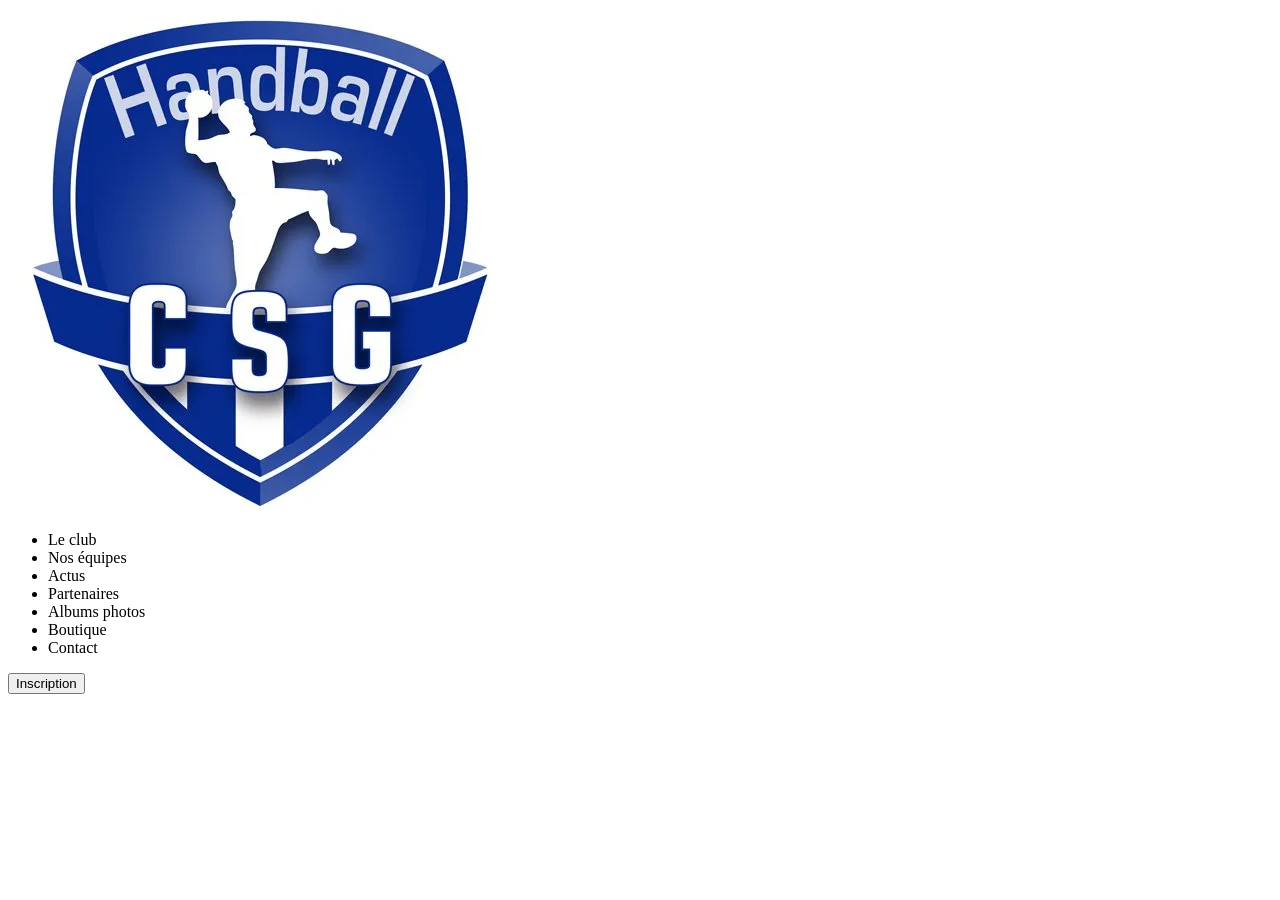
==== index.html @ 5eb933b2 "Structure navbar" ====
<!DOCTYPE html>
<html lang="fr">
<head>
    <meta charset="UTF-8">
    <meta name="viewport" content="width=device-width, initial-scale=1.0">
    <title>CSG USL HANDBALL</title>
    <link rel="stylesheet" href="style.css">
</head>
<body>
    <header>
            <img src="assets/img/Logo_CSG-1920w.webp" alt="">
            <nav>
                <ul>
                    <li>Le club</li>
                    <li>Nos équipes</li>
                    <li>Actus</li>
                    <li>Partenaires</li>
                    <li>Albums photos</li>
                    <li>Boutique</li>
                    <li>Contact</li>
                </ul>
            </nav>
            <button class="cta-nav">Inscription</button>
        </header>
    
<main> 
    <section class="hero">
        <h1>

        </h1>
        <p>

        </p>
    </section>

    <section class="stats">
        <h2></h2>
    </section>

    <section class="actus">
        <h2></h2>
    </section>

    <section class="equipes">
        <h2></h2>
    </section>
        
    <section class="partenaires">
        <h2></h2>
    </section>

</main>


<footer>

</footer>





















</body>
</html>
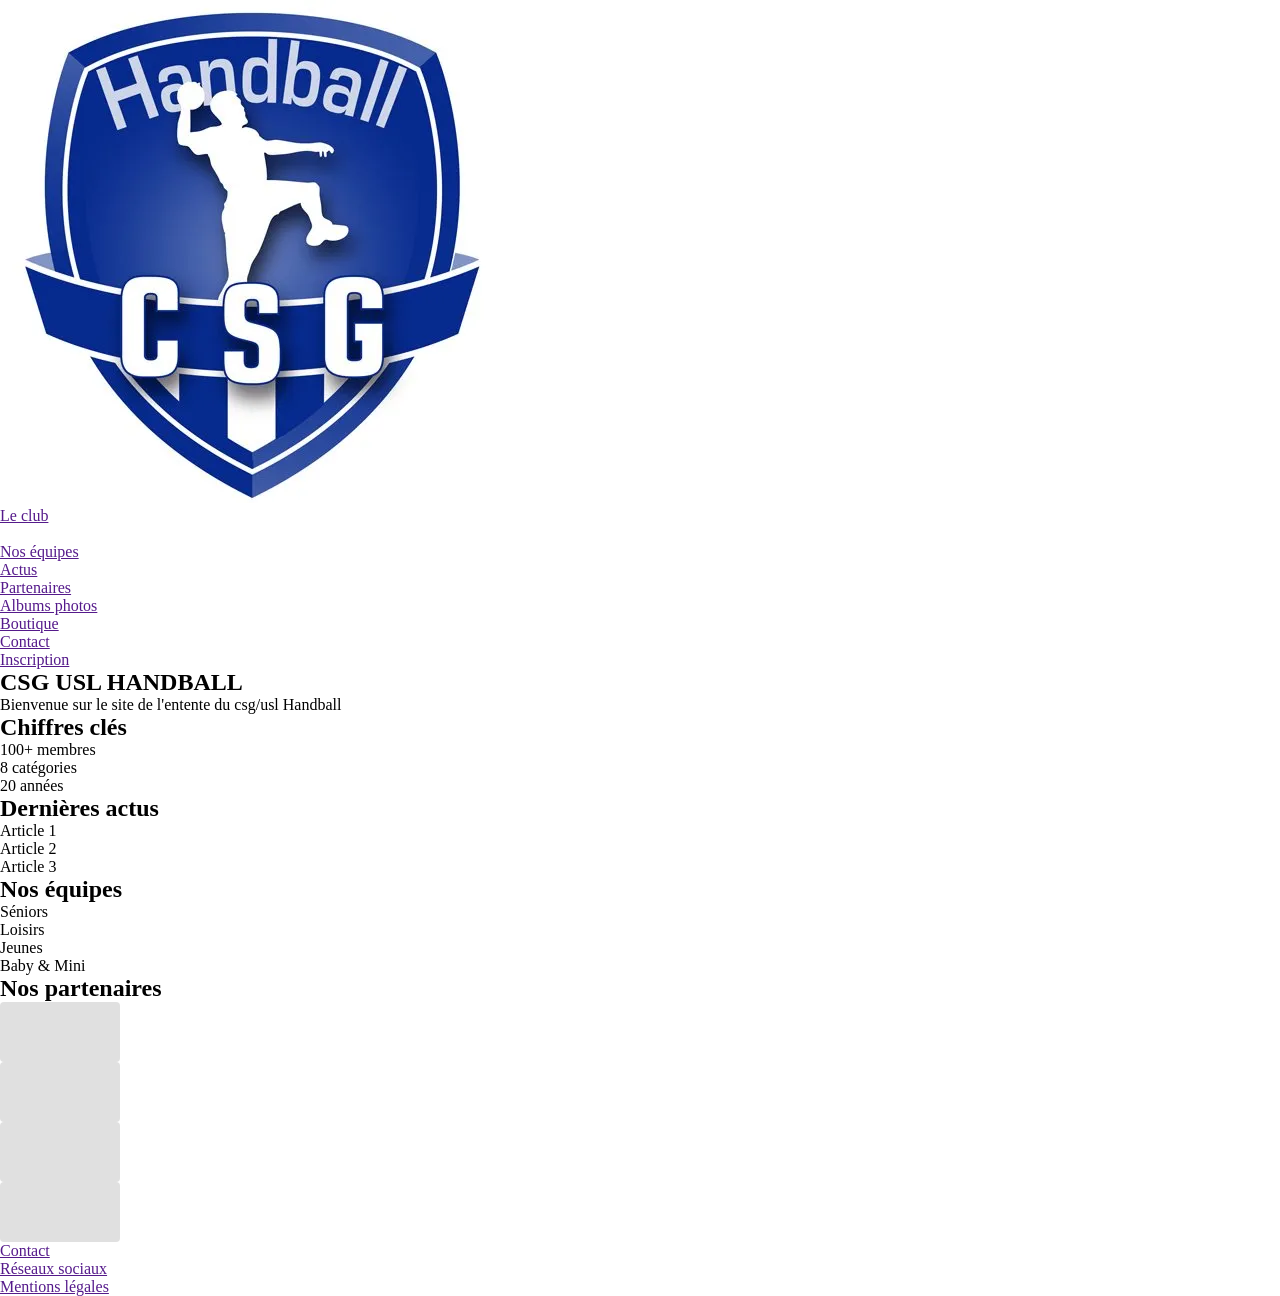
==== commit 52d0b20d: "Html index done - Structure CSS" ====
--- a/index.html
+++ b/index.html
@@ -1,80 +1,80 @@
-<!DOCTYPE html>
+<!doctype html>
 <html lang="fr">
-<head>
-    <meta charset="UTF-8">
-    <meta name="viewport" content="width=device-width, initial-scale=1.0">
+  <head>
+    <meta charset="UTF-8" />
+    <meta name="viewport" content="width=device-width, initial-scale=1.0" />
     <title>CSG USL HANDBALL</title>
-    <link rel="stylesheet" href="style.css">
-</head>
-<body>
+    <link rel="stylesheet" href="style.css" />
+  </head>
+  <body>
     <header>
-            <img src="assets/img/Logo_CSG-1920w.webp" alt="">
-            <nav>
-                <ul>
-                    <li>Le club</li>
-                    <li>Nos équipes</li>
-                    <li>Actus</li>
-                    <li>Partenaires</li>
-                    <li>Albums photos</li>
-                    <li>Boutique</li>
-                    <li>Contact</li>
-                </ul>
-            </nav>
-            <button class="cta-nav">Inscription</button>
-        </header>
-    
-<main> 
-    <section class="hero">
-        <h1>
+      <img src="assets/img/Logo_CSG-1920w.webp" alt="Logo CSG USL Handball" />
+      <nav>
+        <ul>
+          <li><a href="">Le club</a></li>
+          <li></li>
+          <li><a href="">Nos équipes</a></li>
+          <li><a href="">Actus</a></li>
+          <li><a href="">Partenaires</a></li>
+          <li><a href="">Albums photos</a></li>
+          <li><a href="">Boutique</a></li>
+          <li><a href="">Contact</a></li>
+        </ul>
+      </nav>
+      <a href="">Inscription</a>
+    </header>
 
-        </h1>
-        <p>
+    <main>
+      <section class="hero">
+        <h1>CSG USL HANDBALL</h1>
+        <p>Bienvenue sur le site de l'entente du csg/usl Handball</p>
+      </section>
 
-        </p>
-    </section>
+      <section class="stats">
+        <h2>Chiffres clés</h2>
+        <ul>
+          <li>100+ membres</li>
+          <li>8 catégories</li>
+          <li>20 années</li>
+        </ul>
+      </section>
 
-    <section class="stats">
-        <h2></h2>
-    </section>
+      <section class="actus">
+        <h2>Dernières actus</h2>
+        <div class="actus-liste">
+          <article>Article 1</article>
+          <article>Article 2</article>
+          <article>Article 3</article>
+        </div>
+      </section>
 
-    <section class="actus">
-        <h2></h2>
-    </section>
+      <section class="equipes">
+        <h2>Nos équipes</h2>
+        <ul>
+          <li>Séniors</li>
+          <li>Loisirs</li>
+          <li>Jeunes</li>
+          <li>Baby & Mini</li>
+        </ul>
+      </section>
 
-    <section class="equipes">
-        <h2></h2>
-    </section>
-        
-    <section class="partenaires">
-        <h2></h2>
-    </section>
+      <section class="partenaires">
+        <h2>Nos partenaires</h2>
+        <div class="partenaires-liste">
+    <div class="logo-placeholder"></div>
+    <div class="logo-placeholder"></div>
+    <div class="logo-placeholder"></div>
+    <div class="logo-placeholder"></div>
+</div>
+      </section>
+    </main>
 
-</main>
-
-
-<footer>
-
-</footer>
-
-
-
-
-
-
-
-
-
-
-
-
-
-
-
-
-
-
-
-
-
-</body>
-</html>+    <footer>
+      <ul>
+        <li><a href="">Contact</a></li>
+        <li><a href="">Réseaux sociaux</a></li>
+      </ul>
+      <p><a href="">Mentions légales</a></p>
+    </footer>
+  </body>
+</html>
--- a/style.css
+++ b/style.css
@@ -0,0 +1,21 @@
+* {
+    margin: 0;
+    padding: 0;
+    box-sizing: border-box;
+}
+
+:root {
+    --couleur-principale: #1a3a8f ;
+    --couleur-secondaire: #3d5fc4 ;
+    --couleur-texte: #1a1a1a ;
+    --couleur-fond: #ffffff ;
+    --couleur-fond-alt: #f4f6fb;
+}
+
+
+.logo-placeholder {
+    width: 120px;
+    height: 60px;
+    background-color: #e0e0e0;
+    border-radius: 4px;
+}
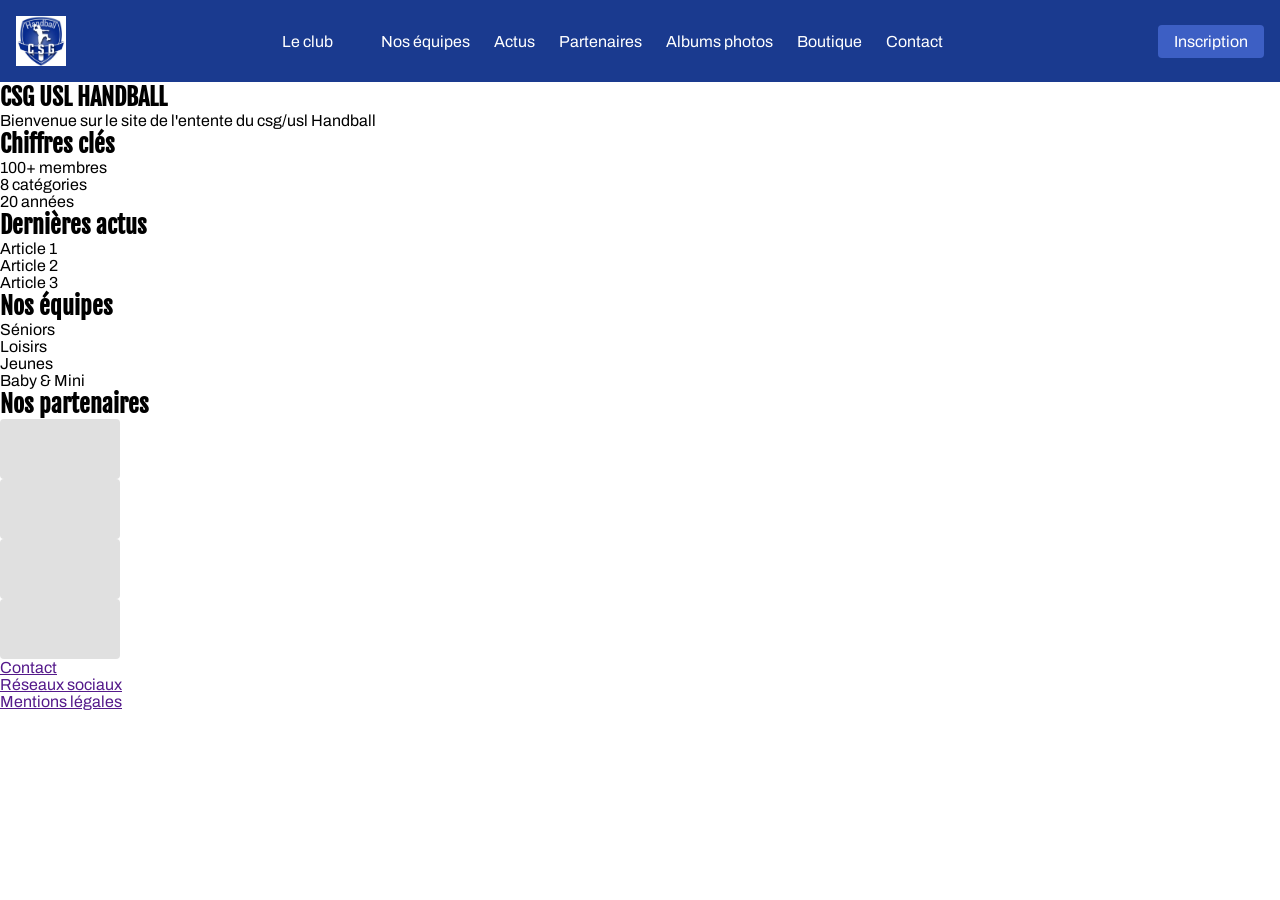
==== commit 87916691: "Css Navbar" ====
--- a/index.html
+++ b/index.html
@@ -4,6 +4,8 @@
     <meta charset="UTF-8" />
     <meta name="viewport" content="width=device-width, initial-scale=1.0" />
     <title>CSG USL HANDBALL</title>
+    <link href="https://fonts.googleapis.com/css2?family=Fjalla+One&display=swap" rel="stylesheet">
+    <link href="https://fonts.googleapis.com/css2?family=Archivo:ital,wght@0,100..900;1,100..900&family=Fjalla+One&display=swap" rel="stylesheet">
     <link rel="stylesheet" href="style.css" />
   </head>
   <body>
@@ -21,7 +23,7 @@
           <li><a href="">Contact</a></li>
         </ul>
       </nav>
-      <a href="">Inscription</a>
+      <a href="" class="cta-nav">Inscription</a>
     </header>
 
     <main>
--- a/style.css
+++ b/style.css
@@ -12,10 +12,54 @@
     --couleur-fond-alt: #f4f6fb;
 }
 
+h1, h2, h3 {
+    font-family: 'Fjalla One', sans-serif;
+}
+
+body {
+    font-family: 'Archivo',sans-serif;
+}
 
 .logo-placeholder {
     width: 120px;
     height: 60px;
     background-color: #e0e0e0;
     border-radius: 4px;
+}
+
+header {
+    display: flex;
+    align-items: center;
+    justify-content: space-between;
+    padding: 1rem;
+    background-color: var(--couleur-principale);
+}
+
+nav ul {
+    display: flex;
+    list-style: none;
+    gap: 1.5rem;
+}
+
+header img {
+    height: 50px;
+    width: auto;
+}
+
+.cta-nav{
+    background-color: var(--couleur-secondaire);
+    color: white;
+    padding: 0.5rem 1rem;
+    border-radius: 4px;
+    text-decoration: none;
+}
+
+nav a {
+    color: white;
+    text-decoration: none;
+}
+
+nav a:hover {
+    color: var(--couleur-secondaire);
+    text-decoration: underline;
 }
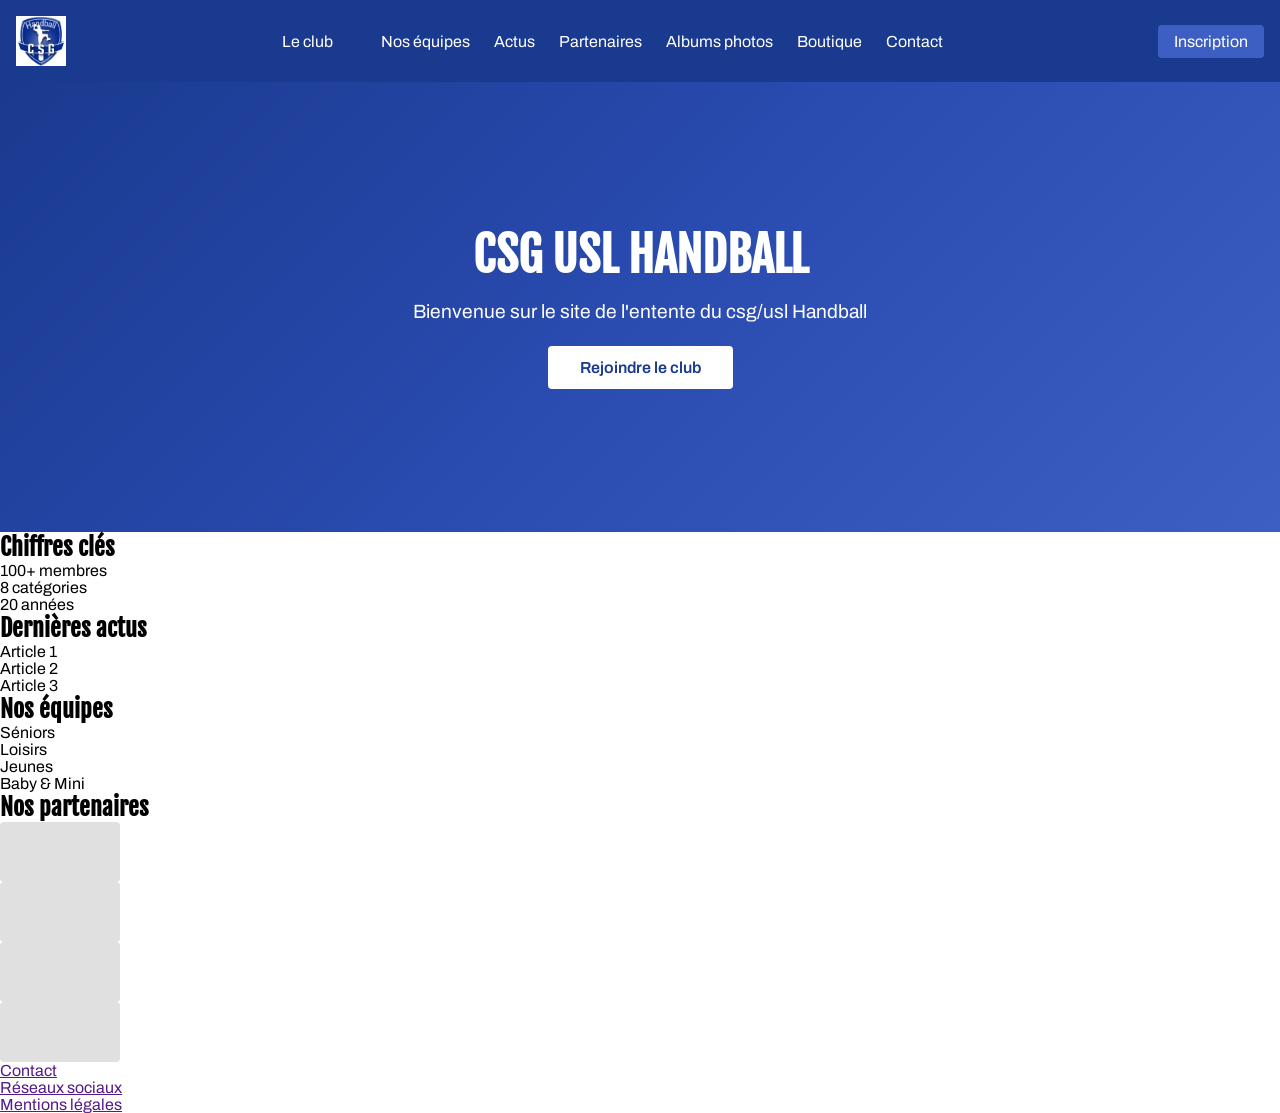
==== commit 68a14807: "css hero done" ====
--- a/index.html
+++ b/index.html
@@ -30,6 +30,7 @@
       <section class="hero">
         <h1>CSG USL HANDBALL</h1>
         <p>Bienvenue sur le site de l'entente du csg/usl Handball</p>
+        <a href="#" class="cta-hero">Rejoindre le club</a>
       </section>
 
       <section class="stats">
--- a/style.css
+++ b/style.css
@@ -10,6 +10,7 @@
     --couleur-texte: #1a1a1a ;
     --couleur-fond: #ffffff ;
     --couleur-fond-alt: #f4f6fb;
+    --degrade-principal: linear-gradient(135deg, var(--couleur-principale) 0%, #2a4bb0 50%, var(--couleur-secondaire) 100%);
 }
 
 h1, h2, h3 {
@@ -26,6 +27,8 @@
     background-color: #e0e0e0;
     border-radius: 4px;
 }
+
+ /* Header / navbar */
 
 header {
     display: flex;
@@ -62,4 +65,42 @@
 nav a:hover {
     color: var(--couleur-secondaire);
     text-decoration: underline;
-}+}
+
+
+/* Hero Section */
+
+.hero{
+    display: flex;
+    flex-direction: column;
+    align-items: center;
+    justify-content: center;
+    text-align: center;
+    min-height: 50vh;
+    padding: 4rem 2rem;
+    background: var(--degrade-principal);
+
+}
+
+.hero h1{
+    font-family: 'Fjalla One', sans-serif;
+    font-size: 3rem;
+    color: white;
+}
+
+.hero p {
+    font-size: 1.2rem;
+    color: white;
+    max-width: 500px;
+    margin-top: 1rem
+}
+
+.cta-hero{
+    background-color: white;
+    color: var(--couleur-principale);
+    padding: 0.8rem 2rem;
+    border-radius: 4px;
+    text-decoration: none;
+    font-weight: 600;
+    margin-top: 1.5rem;
+}
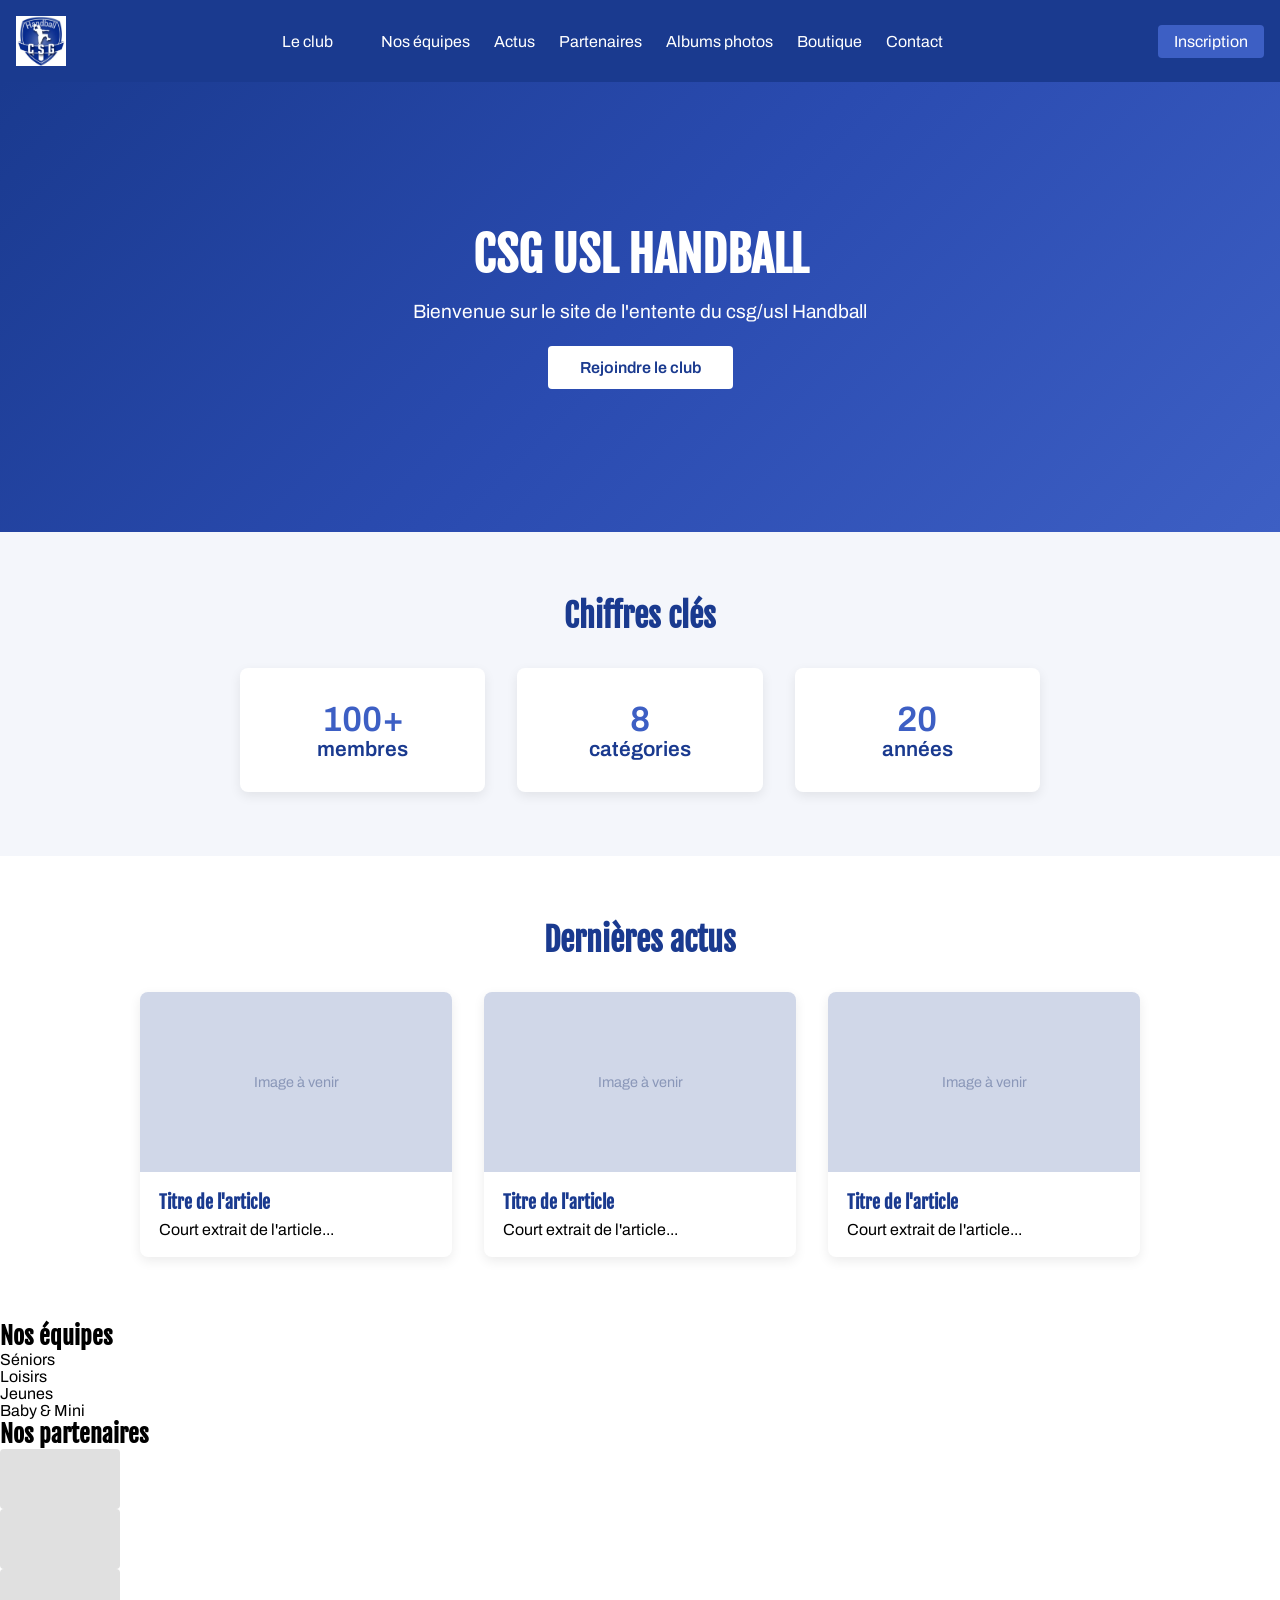
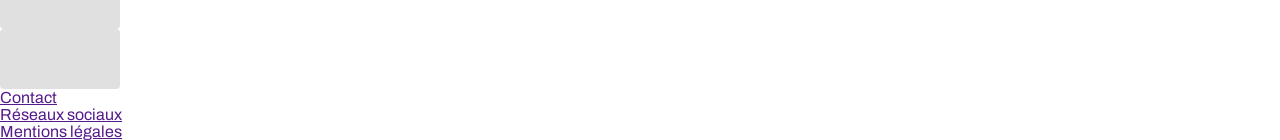
==== commit 2e49ef46: "Section chiffre et articles done" ====
--- a/index.html
+++ b/index.html
@@ -36,18 +36,27 @@
       <section class="stats">
         <h2>Chiffres clés</h2>
         <ul>
-          <li>100+ membres</li>
-          <li>8 catégories</li>
-          <li>20 années</li>
+          <li><span class="stat-nombre">100+</span> membres</li>
+          <li><span class="stat-nombre">8</span> catégories</li>
+          <li><span class="stat-nombre">20</span> années</li>
         </ul>
       </section>
 
       <section class="actus">
         <h2>Dernières actus</h2>
         <div class="actus-liste">
-          <article>Article 1</article>
-          <article>Article 2</article>
-          <article>Article 3</article>
+          <article>
+            <div class="actu-image-placeholder">Image à venir</div>
+            <div class="actu-contenu"><h3>Titre de l'article</h3>
+            <p>Court extrait de l'article...</p></div></article>
+          <article>
+            <div class="actu-image-placeholder">Image à venir</div>
+            <div class="actu-contenu"><h3>Titre de l'article</h3>
+            <p>Court extrait de l'article...</p></div></article>
+          <article>
+            <div class="actu-image-placeholder">Image à venir</div>
+            <div class="actu-contenu"><h3>Titre de l'article</h3>
+            <p>Court extrait de l'article...</p></div></article>
         </div>
       </section>
 
--- a/style.css
+++ b/style.css
@@ -11,6 +11,8 @@
     --couleur-fond: #ffffff ;
     --couleur-fond-alt: #f4f6fb;
     --degrade-principal: linear-gradient(135deg, var(--couleur-principale) 0%, #2a4bb0 50%, var(--couleur-secondaire) 100%);
+    --font-titre: 'Fjalla One', sans-serif;
+    --font-texte: 'Archivo', sans-serif;
 }
 
 h1, h2, h3 {
@@ -104,3 +106,102 @@
     font-weight: 600;
     margin-top: 1.5rem;
 }
+
+.stats{
+    text-align: center;
+    padding: 4rem 2rem;
+    background-color: var(--couleur-fond-alt);
+}
+
+.stats h2 {
+    font-family: 'Fjalla One', sans-serif;
+    font-size: 2rem;
+    color: var(--couleur-principale);
+    margin-bottom: 2rem;
+}
+
+.stats ul {
+    display: grid;
+    grid-template-columns: repeat(3,1fr);
+    gap: 2rem;
+    list-style: none;
+    max-width: 800px;
+    margin: 0 auto;
+}
+
+.stats li {
+    background-color: white;
+    padding: 2rem 1rem;
+    border-radius: 8px;
+    font-size: 1.3rem;
+    font-weight: 600;
+    color: var(--couleur-principale);
+    box-shadow: 0 4px 12px rgba(0, 0, 0, 0.08);
+    transition: box-shadow 0.2s ease;
+}
+
+.stats li:hover {
+    box-shadow: 0 6px 16px rgba(0, 0, 0, 0.12);
+}
+
+.stat-nombre{
+    display: block;
+    font-size: 2.2rem;
+    color: var(--couleur-secondaire);
+}
+
+.actus {
+    text-align: center;
+    padding: 4rem 2rem;
+    background-color: var(--couleur-fond);
+}
+
+.actus h2 {
+    font-family: var(--font-titre);
+    font-size: 2rem;
+    color: var(--couleur-principale);
+    margin-bottom: 2rem;
+}
+
+.actus-liste {
+    display: grid;
+    grid-template-columns: repeat(3, 1fr);
+    gap: 2rem;
+    max-width: 1000px;
+    margin: 0 auto;
+}
+
+.actus-liste article {
+    background-color: white;
+    border-radius: 8px;
+    overflow: hidden;
+    box-shadow: 0 4px 12px rgba(0, 0, 0, 0.08);
+    text-align: left;
+}
+
+.actus-liste img{
+    width: 100%;
+    height: 100px;
+    object-fit: cover;
+}
+
+.actu-contenu {
+    padding: 1.2rem;
+}
+
+.actu-contenu h3 {
+    font-size: 1.1rem;
+    color: var(--couleur-principale);
+    margin-bottom: 0.5rem;
+}
+
+.actu-image-placeholder {
+    width: 100%;
+    height: 180px;
+    background-color: #d0d7e8;
+    display: flex;
+    align-items: center;
+    justify-content: center;
+    color: #8a97b8;
+    font-size: 0.9rem;
+}
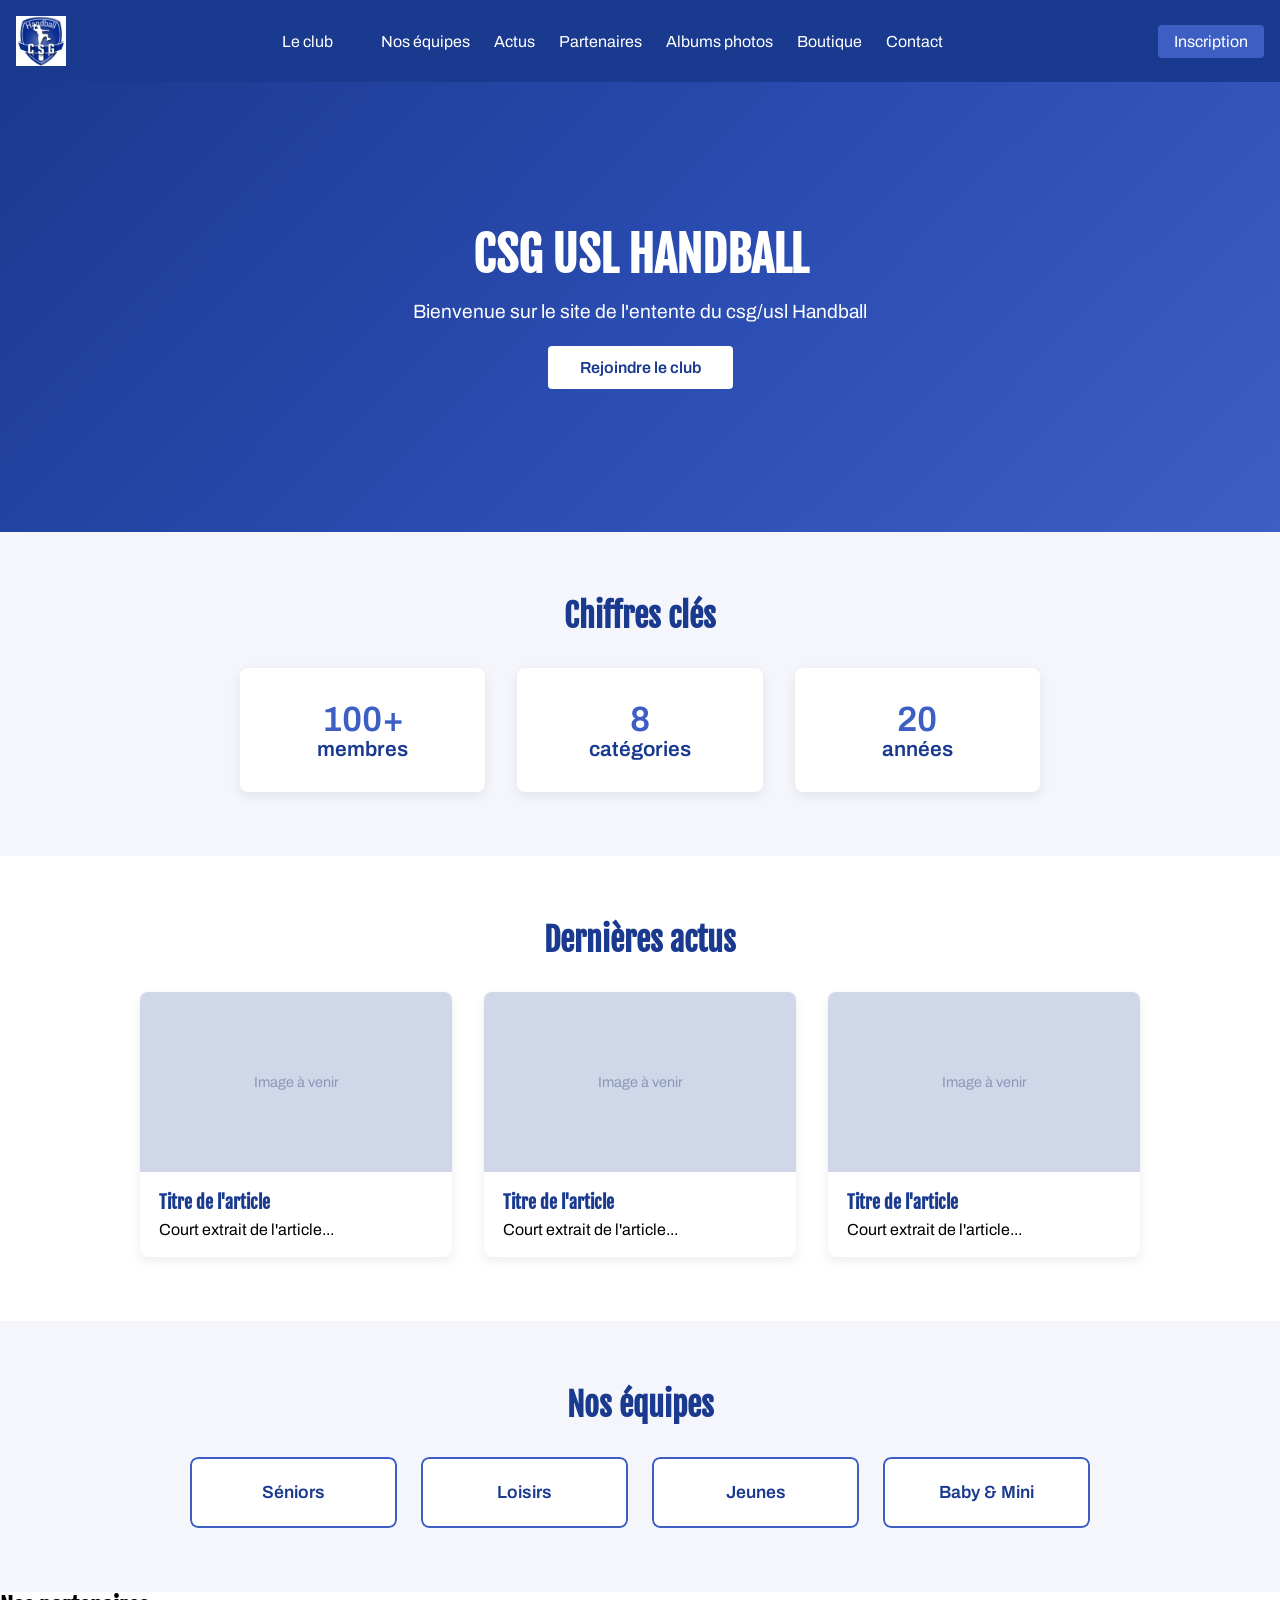
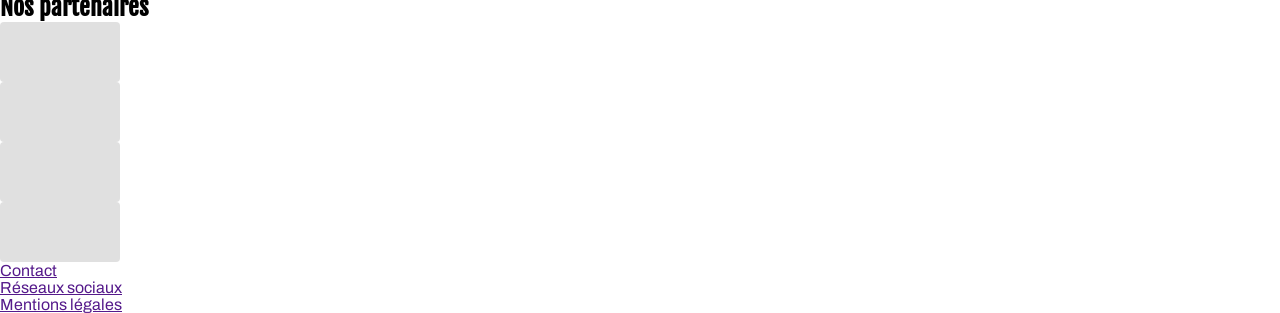
==== commit 2ba6b658: "Section Equipes done" ====
--- a/index.html
+++ b/index.html
@@ -63,10 +63,10 @@
       <section class="equipes">
         <h2>Nos équipes</h2>
         <ul>
-          <li>Séniors</li>
-          <li>Loisirs</li>
-          <li>Jeunes</li>
-          <li>Baby & Mini</li>
+          <li><a href="#">Séniors</a></li>
+          <li><a href="#">Loisirs</a></li>
+          <li><a href="#">Jeunes</a></li>
+          <li><a href="#">Baby & Mini</a></li>
         </ul>
       </section>
 
--- a/style.css
+++ b/style.css
@@ -204,4 +204,50 @@
     justify-content: center;
     color: #8a97b8;
     font-size: 0.9rem;
+}
+
+.equipes{
+    text-align: center;
+    padding: 4rem 2rem;
+    background-color: var(--couleur-fond-alt);
+}
+
+.equipes h2{
+    font-family: var(--font-titre);
+    font-size: 2rem;
+    color: var(--couleur-principale);
+    margin-bottom: 2rem;
+}
+
+.equipes ul {
+    display: grid;
+    grid-template-columns: repeat(4, 1fr);
+    gap: 1.5rem;
+    list-style: none;
+    max-width: 900px;
+    margin: 0 auto;
+}
+
+.equipes li {
+    border-radius: 8px;
+    overflow: hidden;
+}
+
+
+.equipes a {
+    display: block;
+    background-color: white;
+    padding: 1.5rem 1rem;
+    border: 2px solid var(--couleur-secondaire);
+    border-radius: 8px;
+    font-weight: 600;
+    color: var(--couleur-principale);
+    font-size: 1.1rem;
+    text-decoration: none;
+    transition: background-color 0.2s ease, color 0.2s ease;
+}
+
+.equipes a:hover {
+    background-color: var(--couleur-secondaire);
+    color: white;
 }
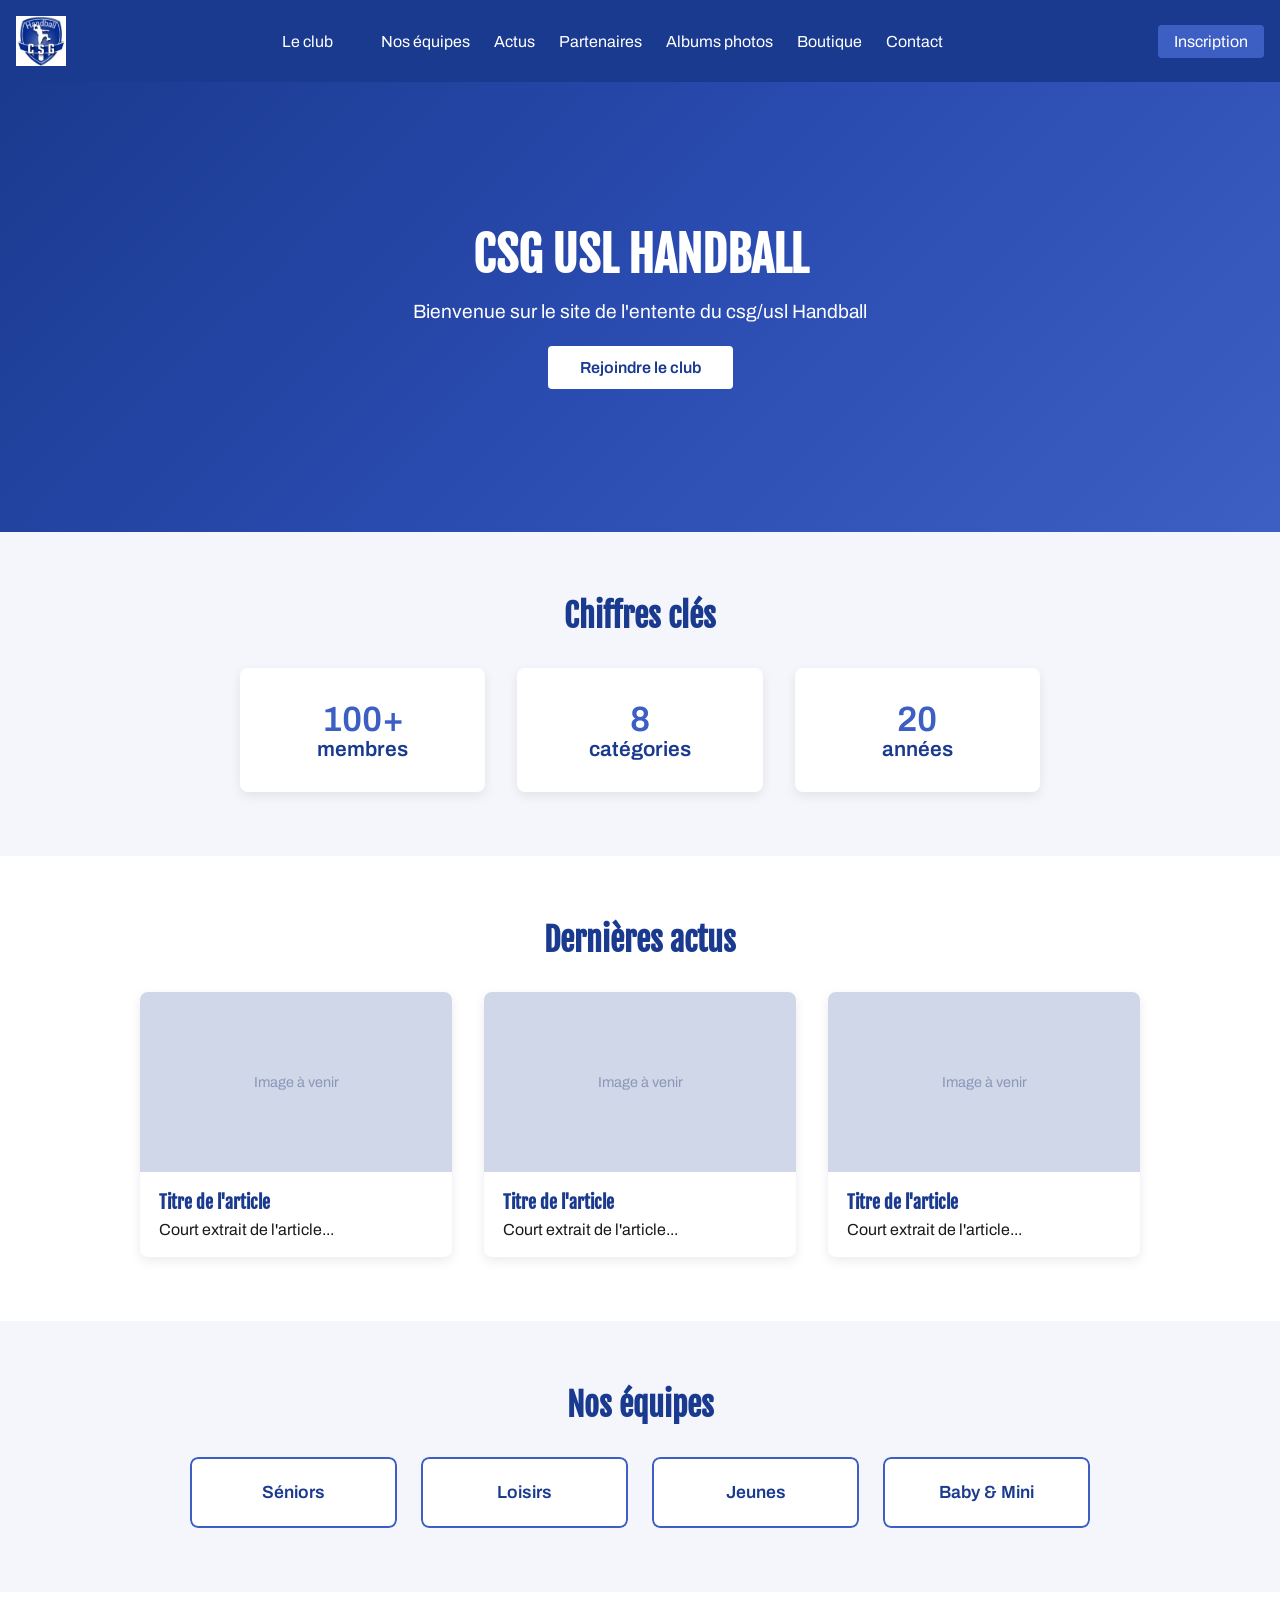
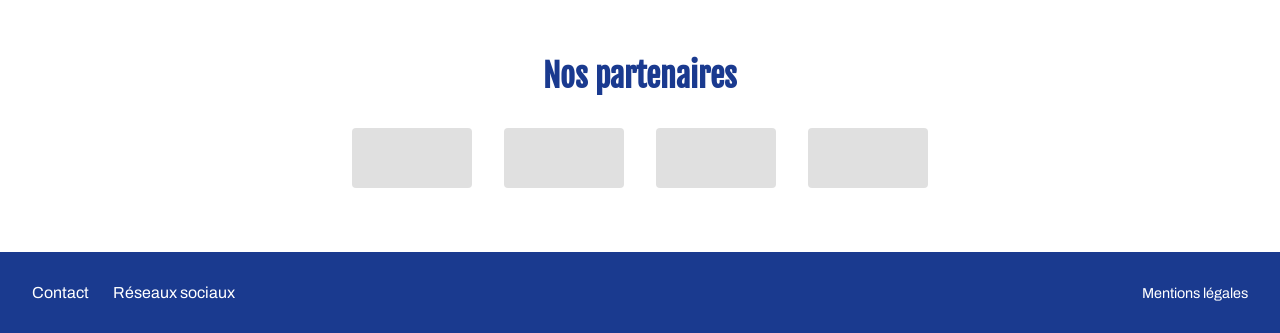
==== commit 1501bec1: "Responsive Accueil ok et opti css" ====
--- a/index.html
+++ b/index.html
@@ -4,13 +4,24 @@
     <meta charset="UTF-8" />
     <meta name="viewport" content="width=device-width, initial-scale=1.0" />
     <title>CSG USL HANDBALL</title>
-    <link href="https://fonts.googleapis.com/css2?family=Fjalla+One&display=swap" rel="stylesheet">
-    <link href="https://fonts.googleapis.com/css2?family=Archivo:ital,wght@0,100..900;1,100..900&family=Fjalla+One&display=swap" rel="stylesheet">
+    <link
+      href="https://fonts.googleapis.com/css2?family=Fjalla+One&display=swap"
+      rel="stylesheet"
+    />
+    <link
+      href="https://fonts.googleapis.com/css2?family=Archivo:ital,wght@0,100..900;1,100..900&family=Fjalla+One&display=swap"
+      rel="stylesheet"
+    />
     <link rel="stylesheet" href="style.css" />
   </head>
   <body>
     <header>
       <img src="assets/img/Logo_CSG-1920w.webp" alt="Logo CSG USL Handball" />
+      <button class="burger" aria-label="Ouvrir le menu">
+        <span></span>
+        <span></span>
+        <span></span>
+      </button>
       <nav>
         <ul>
           <li><a href="">Le club</a></li>
@@ -47,16 +58,25 @@
         <div class="actus-liste">
           <article>
             <div class="actu-image-placeholder">Image à venir</div>
-            <div class="actu-contenu"><h3>Titre de l'article</h3>
-            <p>Court extrait de l'article...</p></div></article>
+            <div class="actu-contenu">
+              <h3>Titre de l'article</h3>
+              <p>Court extrait de l'article...</p>
+            </div>
+          </article>
           <article>
             <div class="actu-image-placeholder">Image à venir</div>
-            <div class="actu-contenu"><h3>Titre de l'article</h3>
-            <p>Court extrait de l'article...</p></div></article>
+            <div class="actu-contenu">
+              <h3>Titre de l'article</h3>
+              <p>Court extrait de l'article...</p>
+            </div>
+          </article>
           <article>
             <div class="actu-image-placeholder">Image à venir</div>
-            <div class="actu-contenu"><h3>Titre de l'article</h3>
-            <p>Court extrait de l'article...</p></div></article>
+            <div class="actu-contenu">
+              <h3>Titre de l'article</h3>
+              <p>Court extrait de l'article...</p>
+            </div>
+          </article>
         </div>
       </section>
 
@@ -73,11 +93,11 @@
       <section class="partenaires">
         <h2>Nos partenaires</h2>
         <div class="partenaires-liste">
-    <div class="logo-placeholder"></div>
-    <div class="logo-placeholder"></div>
-    <div class="logo-placeholder"></div>
-    <div class="logo-placeholder"></div>
-</div>
+          <div class="logo-placeholder"></div>
+          <div class="logo-placeholder"></div>
+          <div class="logo-placeholder"></div>
+          <div class="logo-placeholder"></div>
+        </div>
       </section>
     </main>
 
@@ -88,5 +108,7 @@
       </ul>
       <p><a href="">Mentions légales</a></p>
     </footer>
+
+    <script src="script.js"></script>
   </body>
 </html>
--- a/style.css
+++ b/style.css
@@ -1,253 +1,401 @@
 * {
-    margin: 0;
-    padding: 0;
-    box-sizing: border-box;
+  margin: 0;
+  padding: 0;
+  box-sizing: border-box;
 }
 
 :root {
-    --couleur-principale: #1a3a8f ;
-    --couleur-secondaire: #3d5fc4 ;
-    --couleur-texte: #1a1a1a ;
-    --couleur-fond: #ffffff ;
-    --couleur-fond-alt: #f4f6fb;
-    --degrade-principal: linear-gradient(135deg, var(--couleur-principale) 0%, #2a4bb0 50%, var(--couleur-secondaire) 100%);
-    --font-titre: 'Fjalla One', sans-serif;
-    --font-texte: 'Archivo', sans-serif;
-}
-
-h1, h2, h3 {
-    font-family: 'Fjalla One', sans-serif;
+  --couleur-principale: #1a3a8f;
+  --couleur-secondaire: #3d5fc4;
+  --couleur-texte: #1a1a1a;
+  --couleur-fond: #ffffff;
+  --couleur-fond-alt: #f4f6fb;
+  --degrade-principal: linear-gradient(
+    135deg,
+    var(--couleur-principale) 0%,
+    #2a4bb0 50%,
+    var(--couleur-secondaire) 100%
+  );
+  --font-titre: "Fjalla One", sans-serif;
+  --font-texte: "Archivo", sans-serif;
+}
+
+h1,
+h2,
+h3 {
+  font-family: var(--font-titre)
 }
 
 body {
-    font-family: 'Archivo',sans-serif;
+  font-family: var(--font-texte);
+  color: var(--couleur-texte);
 }
 
 .logo-placeholder {
-    width: 120px;
-    height: 60px;
-    background-color: #e0e0e0;
-    border-radius: 4px;
-}
-
- /* Header / navbar */
-
+  width: 120px;
+  height: 60px;
+  background-color: #e0e0e0;
+  border-radius: 4px;
+}
+
+/* Header / navbar */
+
+.burger {
+  display: none;
+  flex-direction: column;
+  gap: 5px;
+  background: none;
+  border: none;
+  cursor: pointer;
+  padding: 0.5rem;
+}
+
+.burger span {
+  width: 25px;
+  height: 3px;
+  background-color: white;
+  border-radius: 2px;
+  transition: all 0.3s ease;
+}
+
+.burger.active span:nth-child(1) {
+  transform: translateY(8px) rotate(45deg);
+}
+
+.burger.active span:nth-child(2) {
+  opacity: 0;
+}
+
+.burger.active span:nth-child(3) {
+  transform: translateY(-8px) rotate(-45deg);
+}
 header {
+  display: flex;
+  align-items: center;
+  justify-content: space-between;
+  padding: 1rem;
+  background-color: var(--couleur-principale);
+  position: relative;
+}
+
+nav ul {
+  display: flex;
+  list-style: none;
+  gap: 1.5rem;
+}
+
+header img {
+  height: 50px;
+  width: auto;
+}
+
+.cta-nav {
+  background-color: var(--couleur-secondaire);
+  color: white;
+  padding: 0.5rem 1rem;
+  border-radius: 4px;
+  text-decoration: none;
+}
+
+nav a {
+  color: white;
+  text-decoration: none;
+}
+
+nav a:hover {
+  color: var(--couleur-secondaire);
+  text-decoration: underline;
+}
+
+/* Hero Section */
+
+.hero {
+  display: flex;
+  flex-direction: column;
+  align-items: center;
+  justify-content: center;
+  text-align: center;
+  min-height: 50vh;
+  padding: 4rem 2rem;
+  background: var(--degrade-principal);
+}
+
+.hero h1 {
+  font-family:var(--font-titre);
+  font-size: 3rem;
+  color: white;
+}
+
+.hero p {
+  font-size: 1.2rem;
+  color: white;
+  max-width: 500px;
+  margin-top: 1rem;
+}
+
+.cta-hero {
+  background-color: white;
+  color: var(--couleur-principale);
+  padding: 0.8rem 2rem;
+  border-radius: 4px;
+  text-decoration: none;
+  font-weight: 600;
+  margin-top: 1.5rem;
+}
+
+.stats {
+  text-align: center;
+  padding: 4rem 2rem;
+  background-color: var(--couleur-fond-alt);
+}
+
+.stats h2 {
+  font-family: var(--font-titre);
+  font-size: 2rem;
+  color: var(--couleur-principale);
+  margin-bottom: 2rem;
+}
+
+.stats ul {
+  display: grid;
+  grid-template-columns: repeat(3, 1fr);
+  gap: 2rem;
+  list-style: none;
+  max-width: 800px;
+  margin: 0 auto;
+}
+
+.stats li {
+  background-color: white;
+  padding: 2rem 1rem;
+  border-radius: 8px;
+  font-size: 1.3rem;
+  font-weight: 600;
+  color: var(--couleur-principale);
+  box-shadow: 0 4px 12px rgba(0, 0, 0, 0.08);
+  transition: box-shadow 0.2s ease;
+}
+
+.stats li:hover {
+  box-shadow: 0 6px 16px rgba(0, 0, 0, 0.12);
+}
+
+.stat-nombre {
+  display: block;
+  font-size: 2.2rem;
+  color: var(--couleur-secondaire);
+}
+
+.actus {
+  text-align: center;
+  padding: 4rem 2rem;
+  background-color: var(--couleur-fond);
+}
+
+.actus h2 {
+  font-family: var(--font-titre);
+  font-size: 2rem;
+  color: var(--couleur-principale);
+  margin-bottom: 2rem;
+}
+
+.actus-liste {
+  display: grid;
+  grid-template-columns: repeat(3, 1fr);
+  gap: 2rem;
+  max-width: 1000px;
+  margin: 0 auto;
+}
+
+.actus-liste article {
+  background-color: white;
+  border-radius: 8px;
+  overflow: hidden;
+  box-shadow: 0 4px 12px rgba(0, 0, 0, 0.08);
+  text-align: left;
+}
+
+.actus-liste img {
+  width: 100%;
+  height: 100px;
+  object-fit: cover;
+}
+
+.actu-contenu {
+  padding: 1.2rem;
+}
+
+.actu-contenu h3 {
+  font-size: 1.1rem;
+  color: var(--couleur-principale);
+  margin-bottom: 0.5rem;
+}
+
+.actu-image-placeholder {
+  width: 100%;
+  height: 180px;
+  background-color: #d0d7e8;
+  display: flex;
+  align-items: center;
+  justify-content: center;
+  color: #8a97b8;
+  font-size: 0.9rem;
+}
+
+.equipes {
+  text-align: center;
+  padding: 4rem 2rem;
+  background-color: var(--couleur-fond-alt);
+}
+
+.equipes h2 {
+  font-family: var(--font-titre);
+  font-size: 2rem;
+  color: var(--couleur-principale);
+  margin-bottom: 2rem;
+}
+
+.equipes ul {
+  display: grid;
+  grid-template-columns: repeat(4, 1fr);
+  gap: 1.5rem;
+  list-style: none;
+  max-width: 900px;
+  margin: 0 auto;
+}
+
+.equipes li {
+  border-radius: 8px;
+  overflow: hidden;
+}
+
+.equipes a {
+  display: block;
+  background-color: white;
+  padding: 1.5rem 1rem;
+  border: 2px solid var(--couleur-secondaire);
+  border-radius: 8px;
+  font-weight: 600;
+  color: var(--couleur-principale);
+  font-size: 1.1rem;
+  text-decoration: none;
+  transition:
+    background-color 0.2s ease,
+    color 0.2s ease;
+}
+
+.equipes a:hover {
+  background-color: var(--couleur-secondaire);
+  color: white;
+}
+
+.partenaires {
+  text-align: center;
+  padding: 4rem 2rem;
+  background-color: var(--couleur-fond);
+}
+
+.partenaires h2 {
+  font-family: var(--font-titre);
+  font-size: 2rem;
+  color: var(--couleur-principale);
+  margin-bottom: 2rem;
+}
+
+.partenaires-liste {
+  display: flex;
+  flex-wrap: wrap;
+  justify-content: center;
+  align-items: center;
+  gap: 2rem;
+  max-width: 900px;
+  margin: 0 auto;
+}
+
+.partenaires-liste img {
+  max-width: 120px;
+  max-height: 60px;
+  object-fit: contain;
+}
+
+footer {
+  display: flex;
+  align-items: center;
+  justify-content: space-between;
+  padding: 2rem;
+  background-color: var(--couleur-principale);
+  flex-wrap: wrap;
+  gap: 1rem;
+}
+
+footer ul {
+  display: flex;
+  list-style: none;
+  gap: 1.5rem;
+}
+
+footer a {
+  color: white;
+  text-decoration: none;
+}
+
+footer a:hover {
+  color: var(--couleur-secondaire);
+}
+
+footer p {
+  color: white;
+  font-size: 0.9rem;
+}
+
+/* Tablette */
+@media (max-width: 768px) {
+}
+
+/* Mobile */
+@media (max-width: 768px) {
+  .cta-nav {
+    display: none;
+  }
+
+  .burger {
     display: flex;
-    align-items: center;
-    justify-content: space-between;
-    padding: 1rem;
+  }
+
+  nav {
+    position: absolute;
+    top: 100%;
+    left: 0;
+    width: 100%;
+  }
+
+  nav ul {
+    display: none;
+    flex-direction: column;
     background-color: var(--couleur-principale);
-}
-
-nav ul {
+    padding: 1rem 2rem;
+    gap: 1rem;
+  }
+
+  nav.active ul {
     display: flex;
-    list-style: none;
-    gap: 1.5rem;
-}
-
-header img {
-    height: 50px;
-    width: auto;
-}
-
-.cta-nav{
-    background-color: var(--couleur-secondaire);
-    color: white;
-    padding: 0.5rem 1rem;
-    border-radius: 4px;
-    text-decoration: none;
-}
-
-nav a {
-    color: white;
-    text-decoration: none;
-}
-
-nav a:hover {
-    color: var(--couleur-secondaire);
-    text-decoration: underline;
-}
-
-
-/* Hero Section */
-
-.hero{
-    display: flex;
-    flex-direction: column;
-    align-items: center;
-    justify-content: center;
-    text-align: center;
-    min-height: 50vh;
-    padding: 4rem 2rem;
-    background: var(--degrade-principal);
-
-}
-
-.hero h1{
-    font-family: 'Fjalla One', sans-serif;
-    font-size: 3rem;
-    color: white;
-}
-
-.hero p {
-    font-size: 1.2rem;
-    color: white;
-    max-width: 500px;
-    margin-top: 1rem
-}
-
-.cta-hero{
-    background-color: white;
-    color: var(--couleur-principale);
-    padding: 0.8rem 2rem;
-    border-radius: 4px;
-    text-decoration: none;
-    font-weight: 600;
-    margin-top: 1.5rem;
-}
-
-.stats{
-    text-align: center;
-    padding: 4rem 2rem;
-    background-color: var(--couleur-fond-alt);
-}
-
-.stats h2 {
-    font-family: 'Fjalla One', sans-serif;
+  }
+
+  .stats ul,
+  .actus-liste,
+  .equipes ul {
+    grid-template-columns: repeat(2, 1fr);
+  }
+}
+
+@media (max-width: 480px) {
+  .stats ul,
+  .actus-liste,
+  .equipes ul {
+    grid-template-columns: 1fr;
+  }
+
+  .hero h1 {
     font-size: 2rem;
-    color: var(--couleur-principale);
-    margin-bottom: 2rem;
-}
-
-.stats ul {
-    display: grid;
-    grid-template-columns: repeat(3,1fr);
-    gap: 2rem;
-    list-style: none;
-    max-width: 800px;
-    margin: 0 auto;
-}
-
-.stats li {
-    background-color: white;
-    padding: 2rem 1rem;
-    border-radius: 8px;
-    font-size: 1.3rem;
-    font-weight: 600;
-    color: var(--couleur-principale);
-    box-shadow: 0 4px 12px rgba(0, 0, 0, 0.08);
-    transition: box-shadow 0.2s ease;
-}
-
-.stats li:hover {
-    box-shadow: 0 6px 16px rgba(0, 0, 0, 0.12);
-}
-
-.stat-nombre{
-    display: block;
-    font-size: 2.2rem;
-    color: var(--couleur-secondaire);
-}
-
-.actus {
-    text-align: center;
-    padding: 4rem 2rem;
-    background-color: var(--couleur-fond);
-}
-
-.actus h2 {
-    font-family: var(--font-titre);
-    font-size: 2rem;
-    color: var(--couleur-principale);
-    margin-bottom: 2rem;
-}
-
-.actus-liste {
-    display: grid;
-    grid-template-columns: repeat(3, 1fr);
-    gap: 2rem;
-    max-width: 1000px;
-    margin: 0 auto;
-}
-
-.actus-liste article {
-    background-color: white;
-    border-radius: 8px;
-    overflow: hidden;
-    box-shadow: 0 4px 12px rgba(0, 0, 0, 0.08);
-    text-align: left;
-}
-
-.actus-liste img{
-    width: 100%;
-    height: 100px;
-    object-fit: cover;
-}
-
-.actu-contenu {
-    padding: 1.2rem;
-}
-
-.actu-contenu h3 {
-    font-size: 1.1rem;
-    color: var(--couleur-principale);
-    margin-bottom: 0.5rem;
-}
-
-.actu-image-placeholder {
-    width: 100%;
-    height: 180px;
-    background-color: #d0d7e8;
-    display: flex;
-    align-items: center;
-    justify-content: center;
-    color: #8a97b8;
-    font-size: 0.9rem;
-}
-
-.equipes{
-    text-align: center;
-    padding: 4rem 2rem;
-    background-color: var(--couleur-fond-alt);
-}
-
-.equipes h2{
-    font-family: var(--font-titre);
-    font-size: 2rem;
-    color: var(--couleur-principale);
-    margin-bottom: 2rem;
-}
-
-.equipes ul {
-    display: grid;
-    grid-template-columns: repeat(4, 1fr);
-    gap: 1.5rem;
-    list-style: none;
-    max-width: 900px;
-    margin: 0 auto;
-}
-
-.equipes li {
-    border-radius: 8px;
-    overflow: hidden;
-}
-
-
-.equipes a {
-    display: block;
-    background-color: white;
-    padding: 1.5rem 1rem;
-    border: 2px solid var(--couleur-secondaire);
-    border-radius: 8px;
-    font-weight: 600;
-    color: var(--couleur-principale);
-    font-size: 1.1rem;
-    text-decoration: none;
-    transition: background-color 0.2s ease, color 0.2s ease;
-}
-
-.equipes a:hover {
-    background-color: var(--couleur-secondaire);
-    color: white;
+  }
 }
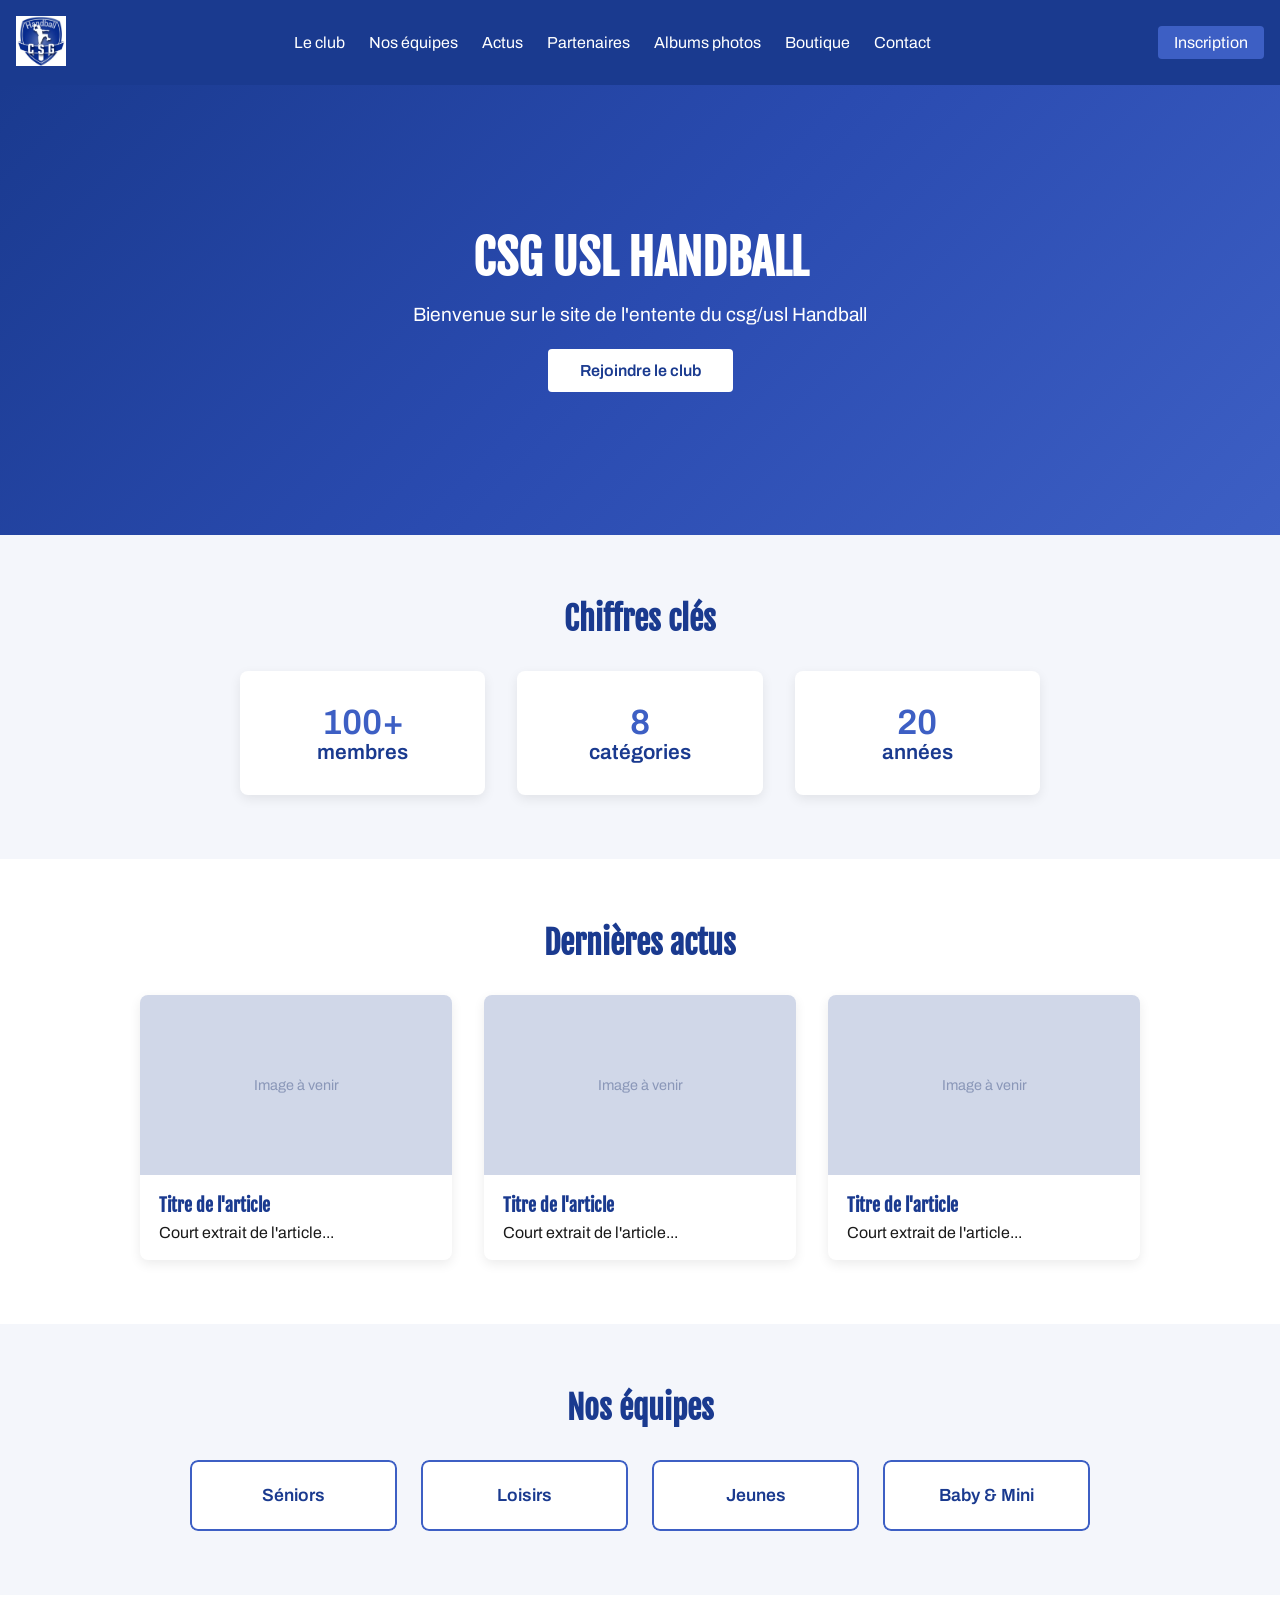
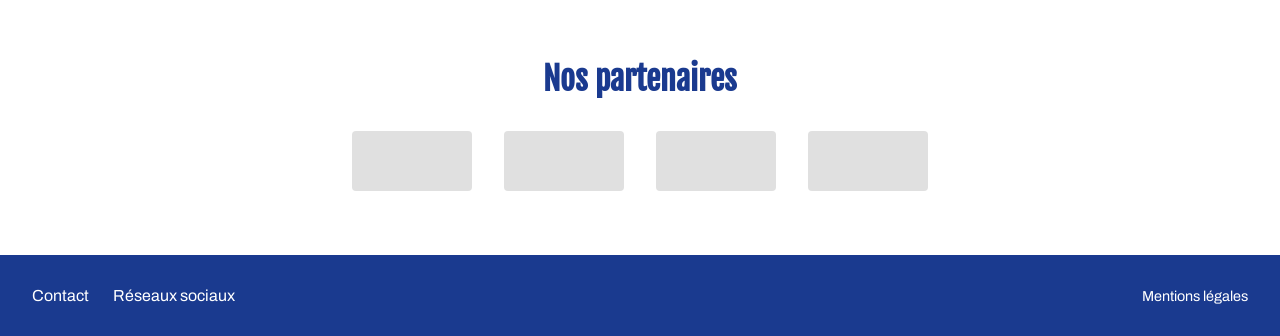
==== commit 37519926: "Page Equipe Done" ====
--- a/index.html
+++ b/index.html
@@ -16,7 +16,7 @@
   </head>
   <body>
     <header>
-      <img src="assets/img/Logo_CSG-1920w.webp" alt="Logo CSG USL Handball" />
+      <a href="index.html"><img src="assets/img/Logo_CSG-1920w.webp" alt="Logo CSG USL Handball" /></a>
       <button class="burger" aria-label="Ouvrir le menu">
         <span></span>
         <span></span>
@@ -24,9 +24,8 @@
       </button>
       <nav>
         <ul>
-          <li><a href="">Le club</a></li>
-          <li></li>
-          <li><a href="">Nos équipes</a></li>
+          <li><a href="le-club.html">Le club</a></li>
+          <li><a href="equipe.html">Nos équipes</a></li>
           <li><a href="">Actus</a></li>
           <li><a href="">Partenaires</a></li>
           <li><a href="">Albums photos</a></li>
--- a/style.css
+++ b/style.css
@@ -318,6 +318,338 @@
   object-fit: contain;
 }
 
+
+/* CSS PAGE LE CLUB */
+
+.membre-photo-placeholder {
+    width: 100px;
+    height: 100px;
+    border-radius: 50%;
+    background-color: #d0d7e8;
+    margin: 0 auto 1rem;
+}
+
+.membre-photo {
+    width: 100px;
+    height: 100px;
+    border-radius: 50%;
+    object-fit: cover;
+    margin: 0 auto 1rem;
+}
+
+.salle-photo-placeholder {
+    width: 100%;
+    height: 160px;
+    background-color: #d0d7e8;
+    border-radius: 8px;
+    margin-bottom: 1rem;
+}
+
+.page-hero {
+    text-align: center;
+    padding: 3rem 2rem;
+    background: var(--degrade-principal);
+}
+
+.page-hero h1 {
+    color: white;
+    font-size: 2.5rem;
+}
+
+.histoire {
+    max-width: 700px;
+    margin: 0 auto;
+    padding: 4rem 2rem;
+    text-align: center;
+}
+
+.histoire h2 {
+    font-family: var(--font-titre);
+    font-size: 2rem;
+    color: var(--couleur-principale);
+    margin-bottom: 1.5rem;
+}
+
+.histoire p {
+    line-height: 1.6;
+    color: var(--couleur-texte);
+}
+
+.bureau {
+    text-align: center;
+    padding: 4rem 2rem;
+    background-color: var(--couleur-fond-alt);
+}
+
+.bureau h2 {
+    font-family: var(--font-titre);
+    font-size: 2rem;
+    color: var(--couleur-principale);
+    margin-bottom: 2rem;
+}
+
+.bureau-liste {
+    display: grid;
+    grid-template-columns: repeat(3, 1fr);
+    gap: 2rem;
+    max-width: 800px;
+    margin: 0 auto;
+}
+
+.membre {
+    background-color: white;
+    padding: 2rem 1rem;
+    border-radius: 8px;
+    box-shadow: 0 4px 12px rgba(0, 0, 0, 0.08);
+}
+
+.membre-photo-placeholder {
+    width: 100px;
+    height: 100px;
+    border-radius: 50%;
+    background-color: #d0d7e8;
+    margin: 0 auto 1rem;
+}
+
+.membre h3 {
+    font-size: 1.1rem;
+    color: var(--couleur-principale);
+    margin-bottom: 0.3rem;
+}
+
+.membre p {
+    color: var(--couleur-texte);
+    font-size: 0.95rem;
+}
+
+.salles {
+    text-align: center;
+    padding: 4rem 2rem;
+    background-color: var(--couleur-fond);
+}
+
+.salles h2 {
+    font-family: var(--font-titre);
+    font-size: 2rem;
+    color: var(--couleur-principale);
+    margin-bottom: 2rem;
+}
+
+.salles-liste {
+    display: grid;
+    grid-template-columns: repeat(2, 1fr);
+    gap: 2rem;
+    max-width: 800px;
+    margin: 0 auto;
+}
+
+.salle {
+    background-color: var(--couleur-fond-alt);
+    border-radius: 8px;
+    overflow: hidden;
+    text-align: left;
+    box-shadow: 0 4px 12px rgba(0, 0, 0, 0.08);
+}
+
+.salle-photo-placeholder {
+    width: 100%;
+    height: 160px;
+    background-color: #d0d7e8;
+}
+
+.salle h3,
+.salle p {
+    padding: 0 1.2rem;
+}
+
+.salle h3 {
+    padding-top: 1.2rem;
+    font-size: 1.1rem;
+    color: var(--couleur-principale);
+    margin-bottom: 0.5rem;
+}
+
+.salle p {
+    color: var(--couleur-texte);
+    font-size: 0.9rem;
+    margin-bottom: 0.5rem;
+}
+
+.salle p:last-child {
+    padding-bottom: 1.2rem;
+}
+
+
+/*CSS PAGE NOS EQUIPES*/
+
+.categories-apercu {
+    padding: 4rem 2rem;
+    background-color: var(--couleur-fond-alt);
+}
+
+.categories-grille {
+    display: grid;
+    grid-template-columns: repeat(4, 1fr);
+    gap: 1.5rem;
+    max-width: 1000px;
+    margin: 0 auto;
+}
+
+.categorie-carte {
+    display: block;
+    background-color: white;
+    border-radius: 8px;
+    overflow: hidden;
+    box-shadow: 0 4px 12px rgba(0, 0, 0, 0.08);
+    text-decoration: none;
+    text-align: center;
+    transition: transform 0.2s ease, box-shadow 0.2s ease;
+}
+
+.categorie-carte:hover {
+    transform: translateY(-4px);
+    box-shadow: 0 8px 20px rgba(0, 0, 0, 0.12);
+}
+
+.categorie-photo-placeholder {
+    width: 100%;
+    height: 140px;
+    background-color: #d0d7e8;
+}
+
+.categorie-carte h3 {
+    font-family: var(--font-titre);
+    font-size: 1.2rem;
+    color: var(--couleur-principale);
+    margin-top: 1rem;
+}
+
+.categorie-carte span {
+    display: block;
+    font-size: 0.85rem;
+    color: var(--couleur-secondaire);
+    font-weight: 600;
+    padding: 0.5rem 0 1.2rem;
+}
+
+.categorie-detail {
+    max-width: 700px;
+    margin: 0 auto;
+    padding: 4rem 2rem;
+    text-align: center;
+    scroll-margin-top: 80px;
+}
+
+.categorie-detail:nth-child(odd) {
+    background-color: var(--couleur-fond-alt);
+}
+
+.categorie-detail:nth-child(even) {
+    background-color: var(--couleur-fond);
+}
+
+.categorie-detail h2 {
+    font-family: var(--font-titre);
+    font-size: 2rem;
+    color: var(--couleur-principale);
+    margin-bottom: 1rem;
+}
+
+.categorie-detail p {
+    line-height: 1.6;
+    color: var(--couleur-texte);
+    margin-bottom: 0.5rem;
+}
+
+.categorie-detail strong {
+    color: var(--couleur-principale);
+}
+
+.categorie-intro {
+    margin-bottom: 2rem;
+}
+
+.equipes-sous-liste {
+    display: grid;
+    grid-template-columns: repeat(2, 1fr);
+    gap: 1.5rem;
+    text-align: left;
+}
+
+.sous-equipe {
+    background-color: white;
+    padding: 1.5rem;
+    border-radius: 8px;
+    box-shadow: 0 4px 12px rgba(0, 0, 0, 0.08);
+}
+
+.sous-equipe h3 {
+    font-family: var(--font-titre);
+    font-size: 1.1rem;
+    color: var(--couleur-principale);
+    margin-bottom: 0.8rem;
+}
+
+.sous-equipe p {
+    font-size: 0.9rem;
+    margin-bottom: 0.4rem;
+}
+
+.sous-equipe {
+    border: 1px solid #e5e9f2;
+}
+
+.btn-page-dediee {
+    display: inline-block;
+    margin-top: 2rem;
+    padding: 0.7rem 1.6rem;
+    background-color: var(--couleur-secondaire);
+    color: white;
+    text-decoration: none;
+    border-radius: 4px;
+    font-weight: 600;
+    transition: background-color 0.2s ease;
+}
+
+.btn-page-dediee:hover {
+    background-color: var(--couleur-principale);
+}
+
+.categorie-detail {
+    border-top: 1px solid #e0e4ee;
+}
+
+
+
+
+
+
+
+
+
+
+
+
+
+
+
+
+
+
+
+
+
+
+
+
+
+
+
+
+
+
+
+
 footer {
   display: flex;
   align-items: center;
@@ -348,11 +680,53 @@
   font-size: 0.9rem;
 }
 
+
+
+
+
+
+
+
+
+
+
+
+
+
+
+
+
+
+
+
+
+
+
+
+
+
+
+
+
+
+
+
+
+
+
+
+
+
+
+
+
+
+
+
+
+
+
 /* Tablette */
-@media (max-width: 768px) {
-}
-
-/* Mobile */
 @media (max-width: 768px) {
   .cta-nav {
     display: none;
@@ -386,8 +760,30 @@
   .equipes ul {
     grid-template-columns: repeat(2, 1fr);
   }
-}
-
+  .page-hero h1 {
+        font-size: 2rem;
+    }
+
+    .bureau-liste {
+        grid-template-columns: repeat(2, 1fr);
+    }
+
+    .salles-liste {
+        grid-template-columns: 1fr;
+    }
+    .bureau-liste {
+        grid-template-columns: repeat(2, 1fr);
+        justify-content: center;
+    }
+    .equipes-sous-liste {
+        grid-template-columns: repeat(2, 1fr);
+    }
+    .categories-grille {
+        grid-template-columns: repeat(2, 1fr);
+    }
+}
+
+/* Mobile */
 @media (max-width: 480px) {
   .stats ul,
   .actus-liste,
@@ -398,4 +794,20 @@
   .hero h1 {
     font-size: 2rem;
   }
+
+  .bureau-liste {
+        grid-template-columns: 1fr;
+    }
+
+    .histoire {
+        padding: 3rem 1.5rem;
+    }
+
+    .histoire p {
+        font-size: 0.95rem;
+    }
+    .equipes-sous-liste,
+    .categories-grille {
+        grid-template-columns: 1fr;
+    }
 }
